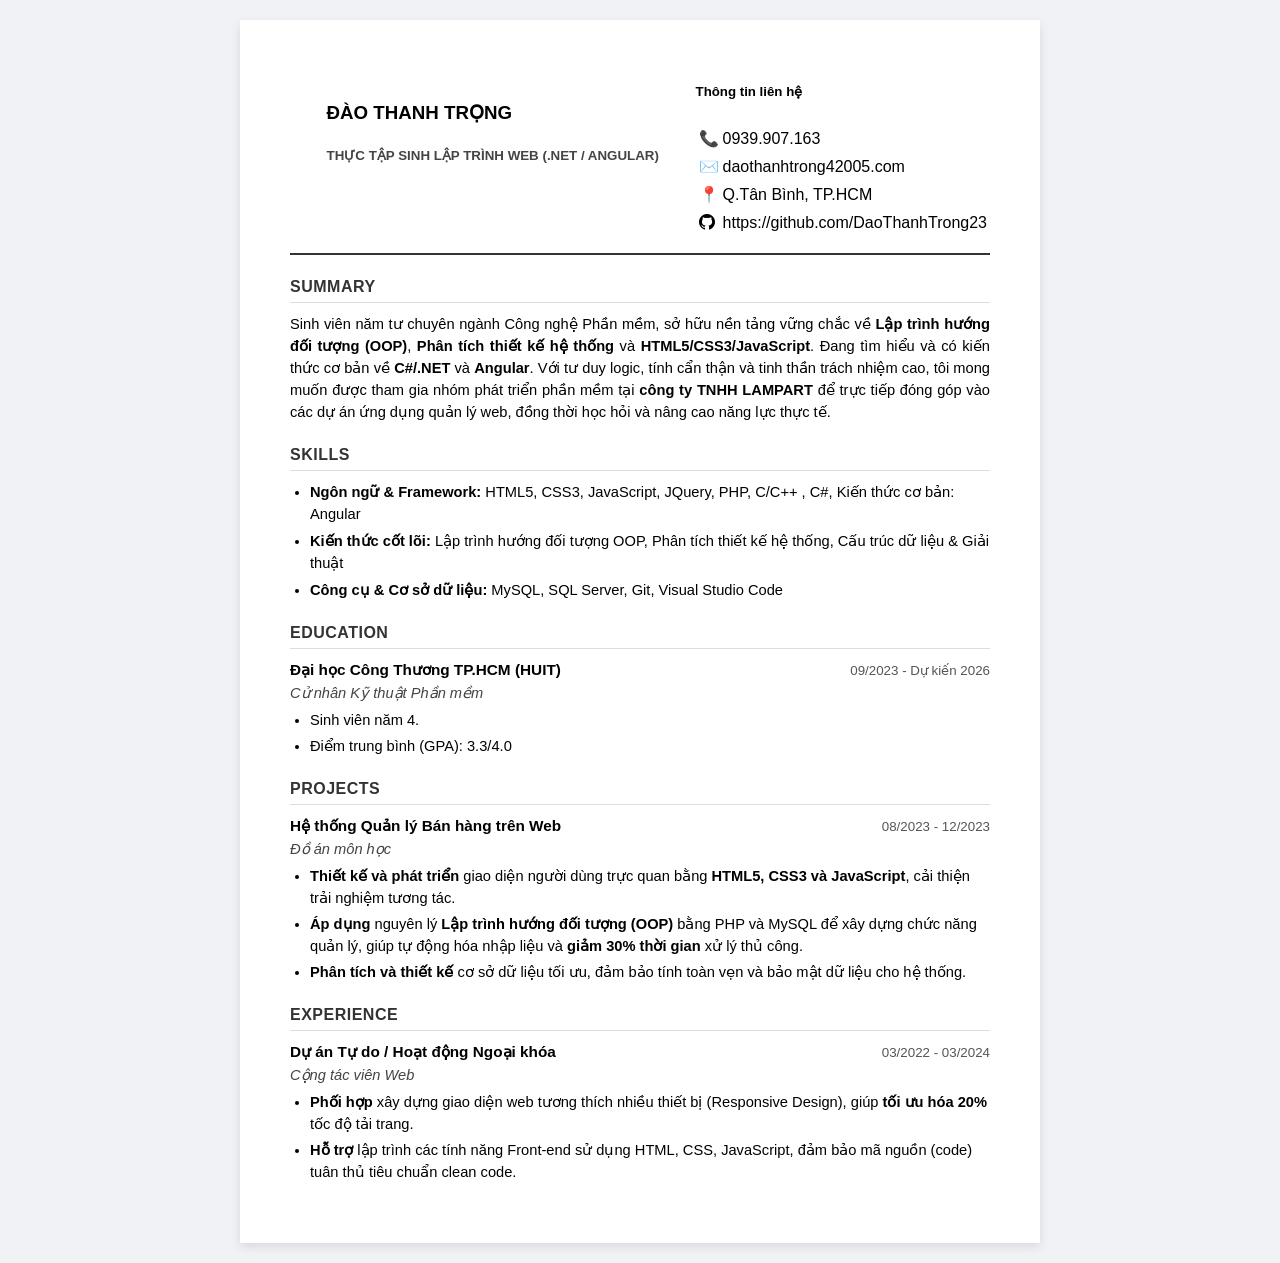
==== index.html @ 6a5e9416 "new" ====
<!DOCTYPE html>
<html lang="vi">

<head>
    <meta charset="UTF-8">
    <meta name="viewport" content="width=device-width, initial-scale=1.0">
    <title>Đào Thanh Trọng - CV</title>
    <link rel="stylesheet" href="style.css">
    <link rel="stylesheet" href="https://cdn.jsdelivr.net/npm/bootstrap-icons@1.13.1/font/bootstrap-icons.min.css">
</head>

<body>
    <div class="a4-container">
        <header class="cv-header">
            <div>
                <img src="IMG_8090 copy.png" alt="" style="height: 200px; width: auto;">
            </div>
            <div class="header-left" style="padding: 20px">
                <h3>ĐÀO THANH TRỌNG</h3>
                <h5 class="job-title">THỰC TẬP SINH LẬP TRÌNH WEB (.NET / ANGULAR)</h5>
            </div>
            <div class="header-right contact-info" style="width: fit-content;">
                <h5><strong>
                        Thông tin liên hệ
                    </strong></h5>
                <table>
                    <tbody>
                        <tr>
                            <td>📞</td>
                            <td>0939.907.163</td>
                        </tr>
                        <tr>
                            <td>✉️ </td>
                            <td>daothanhtrong42005.com</td>
                        </tr>
                        <tr>
                            <td>📍 </td>
                            <td>Q.Tân Bình, TP.HCM</td>
                        </tr>
                        <tr>
                            <td><i class="bi bi-github"></i></td>
                            <td>https://github.com/DaoThanhTrong23</td>
                        </tr>
                    </tbody>
                </table>
            </div>
        </header>

        <section class="cv-section">
            <h3 class="section-title">SUMMARY</h3>
            <p>Sinh viên năm tư chuyên ngành Công nghệ Phần mềm, sở hữu nền tảng vững chắc
                về <strong>Lập trình hướng đối tượng (OOP)</strong>, <strong>Phân tích thiết kế hệ thống</strong> và
                <strong>HTML5/CSS3/JavaScript</strong>. Đang tìm hiểu và có kiến thức cơ bản về <strong>C#/.NET</strong>
                và <strong>Angular</strong>. Với tư duy logic, tính cẩn thận và tinh thần trách nhiệm cao, tôi mong muốn
                được tham gia nhóm phát triển phần mềm tại <strong>công ty TNHH LAMPART</strong> để trực tiếp
                đóng góp vào các dự án ứng dụng quản lý web, đồng thời học hỏi và nâng cao năng lực thực tế.</p>
        </section>

        <section class="cv-section">
            <h3 class="section-title">SKILLS</h3>
            <ul class="skills-list">
                <li><strong>Ngôn ngữ & Framework:</strong> HTML5, CSS3, JavaScript, JQuery, PHP, C/C++ , C#, Kiến thức cơ
                    bản: Angular</li>
                <li><strong>Kiến thức cốt lõi:</strong> Lập trình hướng đối tượng OOP, Phân tích thiết kế hệ thống,
                    Cấu trúc dữ liệu & Giải thuật</li>
                <li><strong>Công cụ & Cơ sở dữ liệu:</strong> MySQL, SQL Server, Git, Visual Studio Code</li>
            </ul>
        </section>

        <section class="cv-section">
            <h3 class="section-title">EDUCATION</h3>
            <div class="experience-item">
                <div class="item-header">
                    <span class="item-title">Đại học Công Thương TP.HCM (HUIT)</span>
                    <span class="item-date">09/2023 - Dự kiến 2026</span>
                </div>
                <div class="item-subtitle">Cử nhân Kỹ thuật Phần mềm</div>
                <ul class="item-details">
                    <li>Sinh viên năm 4.</li>
                    <li>Điểm trung bình (GPA): 3.3/4.0</li>
                </ul>
            </div>
        </section>

        <section class="cv-section">
            <h3 class="section-title">PROJECTS</h3>
            <div class="experience-item">
                <div class="item-header">
                    <span class="item-title">Hệ thống Quản lý Bán hàng trên Web</span>
                    <span class="item-date">08/2023 - 12/2023</span>
                </div>
                <div class="item-subtitle">Đồ án môn học</div>
                <ul class="item-details">
                    <li><strong>Thiết kế và phát triển</strong> giao diện người dùng trực quan bằng <strong>HTML5, CSS3
                            và JavaScript</strong>, cải thiện trải nghiệm tương tác.</li>
                    <li><strong>Áp dụng</strong> nguyên lý <strong>Lập trình hướng đối tượng (OOP)</strong> bằng PHP và
                        MySQL để xây dựng chức năng quản lý, giúp tự động hóa nhập liệu và <strong>giảm 30% thời
                            gian</strong> xử lý thủ công.</li>
                    <li><strong>Phân tích và thiết kế</strong> cơ sở dữ liệu tối ưu, đảm bảo tính toàn vẹn và bảo mật dữ
                        liệu cho hệ thống.</li>
                </ul>
            </div>
        </section>

        <section class="cv-section">
            <h3 class="section-title">EXPERIENCE</h3>
            <div class="experience-item">
                <div class="item-header">
                    <span class="item-title">Dự án Tự do / Hoạt động Ngoại khóa</span>
                    <span class="item-date">03/2022 - 03/2024</span>
                </div>
                <div class="item-subtitle">Cộng tác viên Web</div>
                <ul class="item-details">
                    <li><strong>Phối hợp</strong> xây dựng giao diện web tương thích nhiều thiết bị (Responsive Design),
                        giúp <strong>tối ưu hóa 20%</strong> tốc độ tải trang.</li>
                    <li><strong>Hỗ trợ</strong> lập trình các tính năng Front-end sử dụng HTML, CSS, JavaScript, đảm bảo
                        mã nguồn (code) tuân thủ tiêu chuẩn clean code.</li>
                </ul>
            </div>
        </section>
    </div>
</body>

</html>
---- style.css ----
/* Google Style, Clean UI - ATS Friendly */
:root {
    --text-color: #000000;
    --heading-color: #333333;
    --border-color: #dddddd;
    --bg-color: #ffffff;
    --font-main: 'Segoe UI', Tahoma, Geneva, Verdana, sans-serif;
}

body {
    background-color: #f0f2f5;
    color: var(--text-color);
    font-family: var(--font-main);
    line-height: 1.5;
    margin: 0;
    padding: 20px;
}

/* Simulate A4 Paper */
.a4-container {
    background-color: var(--bg-color);
    max-width: 800px;
    margin: 0 auto;
    padding: 40px 50px;
    box-shadow: 0 4px 10px rgba(0,0,0,0.1);
    box-sizing: border-box;
}

/* Header */
.cv-header {
    display: flex;
    justify-content: space-between;
    align-items: flex-start;
    border-bottom: 2px solid var(--heading-color);
    padding-bottom: 15px;
    margin-bottom: 20px;
}

.header-left h1 {
    font-size: 18pt;
    margin: 0 0 5px 0;
    text-transform: uppercase;
    color: var(--heading-color);
    letter-spacing: 1px;
}

.job-title {
    font-size: 10pt;
    margin: 0;
    font-weight: 600;
    color: #444;
}

.contact-info p {
    margin: 2px 0;
    font-size: 10pt;
    text-align: right;
}

.contact-info a {
    color: var(--text-color);
    text-decoration: none;
}

/* Sections */
.cv-section {
    margin-bottom: 20px;
}

.section-title {
    font-size: 12pt;
    color: var(--heading-color);
    border-bottom: 1px solid var(--border-color);
    padding-bottom: 3px;
    margin-bottom: 10px;
    text-transform: uppercase;
    letter-spacing: 0.5px;
}

.cv-section p {
    font-size: 11pt;
    margin: 0;
    text-align: justify;
}

/* Lists */
.skills-list {
    list-style-type: disc;
    margin: 0;
    padding-left: 20px;
    font-size: 11pt;
}

.skills-list li {
    margin-bottom: 5px;
}

/* Experience / Education Items */
.experience-item {
    margin-bottom: 15px;
}

.item-header {
    display: flex;
    justify-content: space-between;
    align-items: center;
}

.item-title {
    font-size: 11.5pt;
    font-weight: bold;
}

.item-date {
    font-size: 10pt;
    color: #555;
    font-weight: 500;
}

.item-subtitle {
    font-size: 11pt;
    font-style: italic;
    color: #444;
    margin-bottom: 5px;
}

.item-details {
    margin: 0;
    padding-left: 20px;
    font-size: 11pt;
}

.item-details li {
    margin-bottom: 4px;
}

/* Print optimizations */
@media print {
    body {
        background-color: transparent;
        padding: 0;
    }
    .a4-container {
        box-shadow: none;
        padding: 0;
        max-width: 100%;
        width: 100%;
    }
}
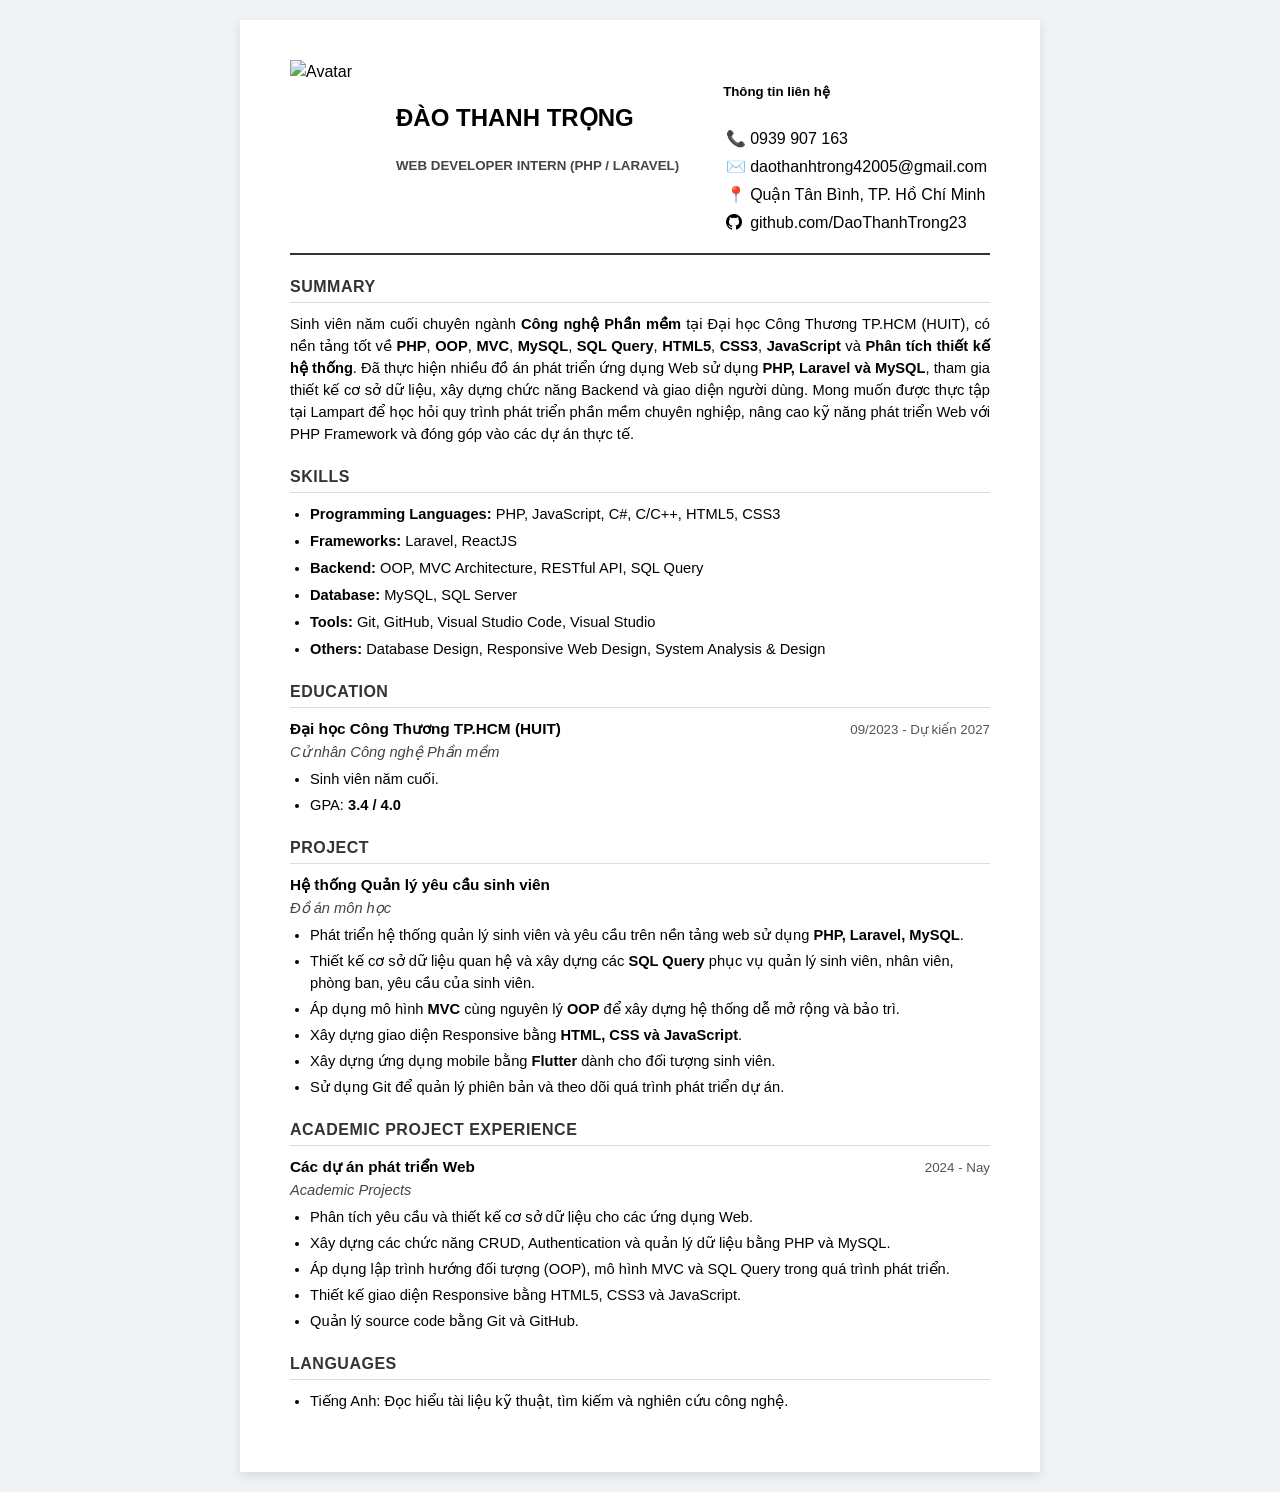
==== commit 556729af: "cv mới cho php" ====
--- a/index.html
+++ b/index.html
@@ -5,120 +5,326 @@
     <meta charset="UTF-8">
     <meta name="viewport" content="width=device-width, initial-scale=1.0">
     <title>Đào Thanh Trọng - CV</title>
+
     <link rel="stylesheet" href="style.css">
-    <link rel="stylesheet" href="https://cdn.jsdelivr.net/npm/bootstrap-icons@1.13.1/font/bootstrap-icons.min.css">
+    <link rel="stylesheet"
+        href="https://cdn.jsdelivr.net/npm/bootstrap-icons@1.13.1/font/bootstrap-icons.min.css">
 </head>
 
 <body>
+
     <div class="a4-container">
+
+        <!-- ================= HEADER ================= -->
+
         <header class="cv-header">
+
             <div>
-                <img src="IMG_8090 copy.png" alt="" style="height: 200px; width: auto;">
-            </div>
-            <div class="header-left" style="padding: 20px">
-                <h3>ĐÀO THANH TRỌNG</h3>
-                <h5 class="job-title">THỰC TẬP SINH LẬP TRÌNH WEB (.NET / ANGULAR)</h5>
-            </div>
-            <div class="header-right contact-info" style="width: fit-content;">
-                <h5><strong>
-                        Thông tin liên hệ
-                    </strong></h5>
+                <img src="IMG_8090 copy.png" alt="Avatar" style="height:200px;width:auto;">
+            </div>
+
+            <div class="header-left" style="padding:20px">
+
+                <h2>ĐÀO THANH TRỌNG</h2>
+
+                <h5 class="job-title">
+                    WEB DEVELOPER INTERN (PHP / LARAVEL)
+                </h5>
+
+            </div>
+
+            <div class="header-right contact-info" style="width:fit-content;">
+
+                <h5><strong>Thông tin liên hệ</strong></h5>
+
                 <table>
+
                     <tbody>
+
                         <tr>
                             <td>📞</td>
-                            <td>0939.907.163</td>
+                            <td>0939 907 163</td>
                         </tr>
+
                         <tr>
-                            <td>✉️ </td>
-                            <td>daothanhtrong42005.com</td>
+                            <td>✉️</td>
+                            <td>daothanhtrong42005@gmail.com</td>
                         </tr>
+
                         <tr>
-                            <td>📍 </td>
-                            <td>Q.Tân Bình, TP.HCM</td>
+                            <td>📍</td>
+                            <td>Quận Tân Bình, TP. Hồ Chí Minh</td>
                         </tr>
+
                         <tr>
                             <td><i class="bi bi-github"></i></td>
-                            <td>https://github.com/DaoThanhTrong23</td>
+                            <td>github.com/DaoThanhTrong23</td>
                         </tr>
+
                     </tbody>
+
                 </table>
-            </div>
+
+            </div>
+
         </header>
 
-        <section class="cv-section">
+        <!-- ================= SUMMARY ================= -->
+
+        <section class="cv-section">
+
             <h3 class="section-title">SUMMARY</h3>
-            <p>Sinh viên năm tư chuyên ngành Công nghệ Phần mềm, sở hữu nền tảng vững chắc
-                về <strong>Lập trình hướng đối tượng (OOP)</strong>, <strong>Phân tích thiết kế hệ thống</strong> và
-                <strong>HTML5/CSS3/JavaScript</strong>. Đang tìm hiểu và có kiến thức cơ bản về <strong>C#/.NET</strong>
-                và <strong>Angular</strong>. Với tư duy logic, tính cẩn thận và tinh thần trách nhiệm cao, tôi mong muốn
-                được tham gia nhóm phát triển phần mềm tại <strong>công ty TNHH LAMPART</strong> để trực tiếp
-                đóng góp vào các dự án ứng dụng quản lý web, đồng thời học hỏi và nâng cao năng lực thực tế.</p>
-        </section>
-
-        <section class="cv-section">
+
+            <p>
+
+                Sinh viên năm cuối chuyên ngành
+                <strong>Công nghệ Phần mềm</strong>
+                tại Đại học Công Thương TP.HCM (HUIT), có nền tảng tốt về
+
+                <strong>PHP</strong>,
+                <strong>OOP</strong>,
+                <strong>MVC</strong>,
+                <strong>MySQL</strong>,
+                <strong>SQL Query</strong>,
+                <strong>HTML5</strong>,
+                <strong>CSS3</strong>,
+                <strong>JavaScript</strong>
+
+                và
+                <strong>Phân tích thiết kế hệ thống</strong>.
+
+                Đã thực hiện nhiều đồ án phát triển ứng dụng Web sử dụng
+                <strong>PHP, Laravel và MySQL</strong>,
+                tham gia thiết kế cơ sở dữ liệu, xây dựng chức năng Backend và
+                giao diện người dùng.
+
+                Mong muốn được thực tập tại Lampart để học hỏi quy trình phát
+                triển phần mềm chuyên nghiệp, nâng cao kỹ năng phát triển Web
+                với PHP Framework và đóng góp vào các dự án thực tế.
+
+            </p>
+
+        </section>
+
+        <!-- ================= SKILLS ================= -->
+
+        <section class="cv-section">
+
             <h3 class="section-title">SKILLS</h3>
+
             <ul class="skills-list">
-                <li><strong>Ngôn ngữ & Framework:</strong> HTML5, CSS3, JavaScript, JQuery, PHP, C/C++ , C#, Kiến thức cơ
-                    bản: Angular</li>
-                <li><strong>Kiến thức cốt lõi:</strong> Lập trình hướng đối tượng OOP, Phân tích thiết kế hệ thống,
-                    Cấu trúc dữ liệu & Giải thuật</li>
-                <li><strong>Công cụ & Cơ sở dữ liệu:</strong> MySQL, SQL Server, Git, Visual Studio Code</li>
+
+                <li>
+                    <strong>Programming Languages:</strong>
+                    PHP, JavaScript, C#, C/C++, HTML5, CSS3
+                </li>
+
+                <li>
+                    <strong>Frameworks:</strong>
+                    Laravel, ReactJS
+                </li>
+
+                <li>
+                    <strong>Backend:</strong>
+                    OOP, MVC Architecture, RESTful API, SQL Query
+                </li>
+
+                <li>
+                    <strong>Database:</strong>
+                    MySQL, SQL Server
+                </li>
+
+                <li>
+                    <strong>Tools:</strong>
+                    Git, GitHub, Visual Studio Code, Visual Studio
+                </li>
+
+                <li>
+                    <strong>Others:</strong>
+                    Database Design, Responsive Web Design,
+                    System Analysis & Design
+                </li>
+
             </ul>
-        </section>
-
-        <section class="cv-section">
+
+        </section>
+
+        <!-- ================= EDUCATION ================= -->
+
+        <section class="cv-section">
+
             <h3 class="section-title">EDUCATION</h3>
+
             <div class="experience-item">
+
                 <div class="item-header">
-                    <span class="item-title">Đại học Công Thương TP.HCM (HUIT)</span>
-                    <span class="item-date">09/2023 - Dự kiến 2026</span>
-                </div>
-                <div class="item-subtitle">Cử nhân Kỹ thuật Phần mềm</div>
+
+                    <span class="item-title">
+                        Đại học Công Thương TP.HCM (HUIT)
+                    </span>
+
+                    <span class="item-date">
+                        09/2023 - Dự kiến 2027
+                    </span>
+
+                </div>
+
+                <div class="item-subtitle">
+                    Cử nhân Công nghệ Phần mềm
+                </div>
+
                 <ul class="item-details">
-                    <li>Sinh viên năm 4.</li>
-                    <li>Điểm trung bình (GPA): 3.3/4.0</li>
+
+                    <li>Sinh viên năm cuối.</li>
+
+                    <li>GPA: <strong>3.4 / 4.0</strong></li>
+
                 </ul>
-            </div>
-        </section>
-
-        <section class="cv-section">
-            <h3 class="section-title">PROJECTS</h3>
+
+            </div>
+
+        </section>
+
+        <!-- ================= PROJECT ================= -->
+
+        <section class="cv-section">
+
+            <h3 class="section-title">PROJECT</h3>
+
             <div class="experience-item">
+
                 <div class="item-header">
-                    <span class="item-title">Hệ thống Quản lý Bán hàng trên Web</span>
-                    <span class="item-date">08/2023 - 12/2023</span>
-                </div>
-                <div class="item-subtitle">Đồ án môn học</div>
+
+                    <span class="item-title">
+                        Hệ thống Quản lý yêu cầu sinh viên
+                    </span>
+
+                </div>
+
+                <div class="item-subtitle">
+                    Đồ án môn học
+                </div>
+
                 <ul class="item-details">
-                    <li><strong>Thiết kế và phát triển</strong> giao diện người dùng trực quan bằng <strong>HTML5, CSS3
-                            và JavaScript</strong>, cải thiện trải nghiệm tương tác.</li>
-                    <li><strong>Áp dụng</strong> nguyên lý <strong>Lập trình hướng đối tượng (OOP)</strong> bằng PHP và
-                        MySQL để xây dựng chức năng quản lý, giúp tự động hóa nhập liệu và <strong>giảm 30% thời
-                            gian</strong> xử lý thủ công.</li>
-                    <li><strong>Phân tích và thiết kế</strong> cơ sở dữ liệu tối ưu, đảm bảo tính toàn vẹn và bảo mật dữ
-                        liệu cho hệ thống.</li>
+
+                    <li>
+                        Phát triển hệ thống quản lý sinh viên và yêu cầu trên nền tảng web
+                        sử dụng
+                        <strong>PHP, Laravel, MySQL</strong>.
+                    </li>
+
+                    <li>
+                        Thiết kế cơ sở dữ liệu quan hệ và xây dựng các
+                        <strong>SQL Query</strong>
+                        phục vụ quản lý sinh viên, nhân viên, phòng ban, yêu cầu của sinh viên.
+                    </li>
+
+                    <li>
+                        Áp dụng mô hình
+                        <strong>MVC</strong>
+                        cùng nguyên lý
+                        <strong>OOP</strong>
+                        để xây dựng hệ thống dễ mở rộng và bảo trì.
+                    </li>
+
+                    <li>
+                        Xây dựng giao diện Responsive bằng
+                        <strong>HTML, CSS và JavaScript</strong>.
+                    </li>
+                    <li>
+                        Xây dựng ứng dụng mobile bằng 
+                        <strong> Flutter</strong> dành cho đối tượng sinh viên.
+                    </li>
+
+                    <li>
+                        Sử dụng Git để quản lý phiên bản và theo dõi quá trình
+                        phát triển dự án.
+                    </li>
+
                 </ul>
-            </div>
-        </section>
-
-        <section class="cv-section">
-            <h3 class="section-title">EXPERIENCE</h3>
+
+            </div>
+
+        </section>
+
+        <!-- ================= EXPERIENCE ================= -->
+
+        <section class="cv-section">
+
+            <h3 class="section-title">
+                ACADEMIC PROJECT EXPERIENCE
+            </h3>
+
             <div class="experience-item">
+
                 <div class="item-header">
-                    <span class="item-title">Dự án Tự do / Hoạt động Ngoại khóa</span>
-                    <span class="item-date">03/2022 - 03/2024</span>
-                </div>
-                <div class="item-subtitle">Cộng tác viên Web</div>
+
+                    <span class="item-title">
+                        Các dự án phát triển Web
+                    </span>
+
+                    <span class="item-date">
+                        2024 - Nay
+                    </span>
+
+                </div>
+
+                <div class="item-subtitle">
+                    Academic Projects
+                </div>
+
                 <ul class="item-details">
-                    <li><strong>Phối hợp</strong> xây dựng giao diện web tương thích nhiều thiết bị (Responsive Design),
-                        giúp <strong>tối ưu hóa 20%</strong> tốc độ tải trang.</li>
-                    <li><strong>Hỗ trợ</strong> lập trình các tính năng Front-end sử dụng HTML, CSS, JavaScript, đảm bảo
-                        mã nguồn (code) tuân thủ tiêu chuẩn clean code.</li>
+
+                    <li>
+                        Phân tích yêu cầu và thiết kế cơ sở dữ liệu cho các ứng
+                        dụng Web.
+                    </li>
+
+                    <li>
+                        Xây dựng các chức năng CRUD, Authentication và quản lý
+                        dữ liệu bằng PHP và MySQL.
+                    </li>
+
+                    <li>
+                        Áp dụng lập trình hướng đối tượng (OOP), mô hình MVC và
+                        SQL Query trong quá trình phát triển.
+                    </li>
+
+                    <li>
+                        Thiết kế giao diện Responsive bằng HTML5, CSS3 và
+                        JavaScript.
+                    </li>
+
+                    <li>
+                        Quản lý source code bằng Git và GitHub.
+                    </li>
+
                 </ul>
-            </div>
-        </section>
+
+            </div>
+
+        </section>
+
+        <!-- ================= LANGUAGES ================= -->
+
+        <section class="cv-section">
+
+            <h3 class="section-title">LANGUAGES</h3>
+
+            <ul class="skills-list">
+
+                <li>
+                    Tiếng Anh:
+                    Đọc hiểu tài liệu kỹ thuật, tìm kiếm và nghiên cứu công nghệ.
+                </li>
+
+            </ul>
+
+        </section>
+
     </div>
+
 </body>
 
-</html>+</html>
+
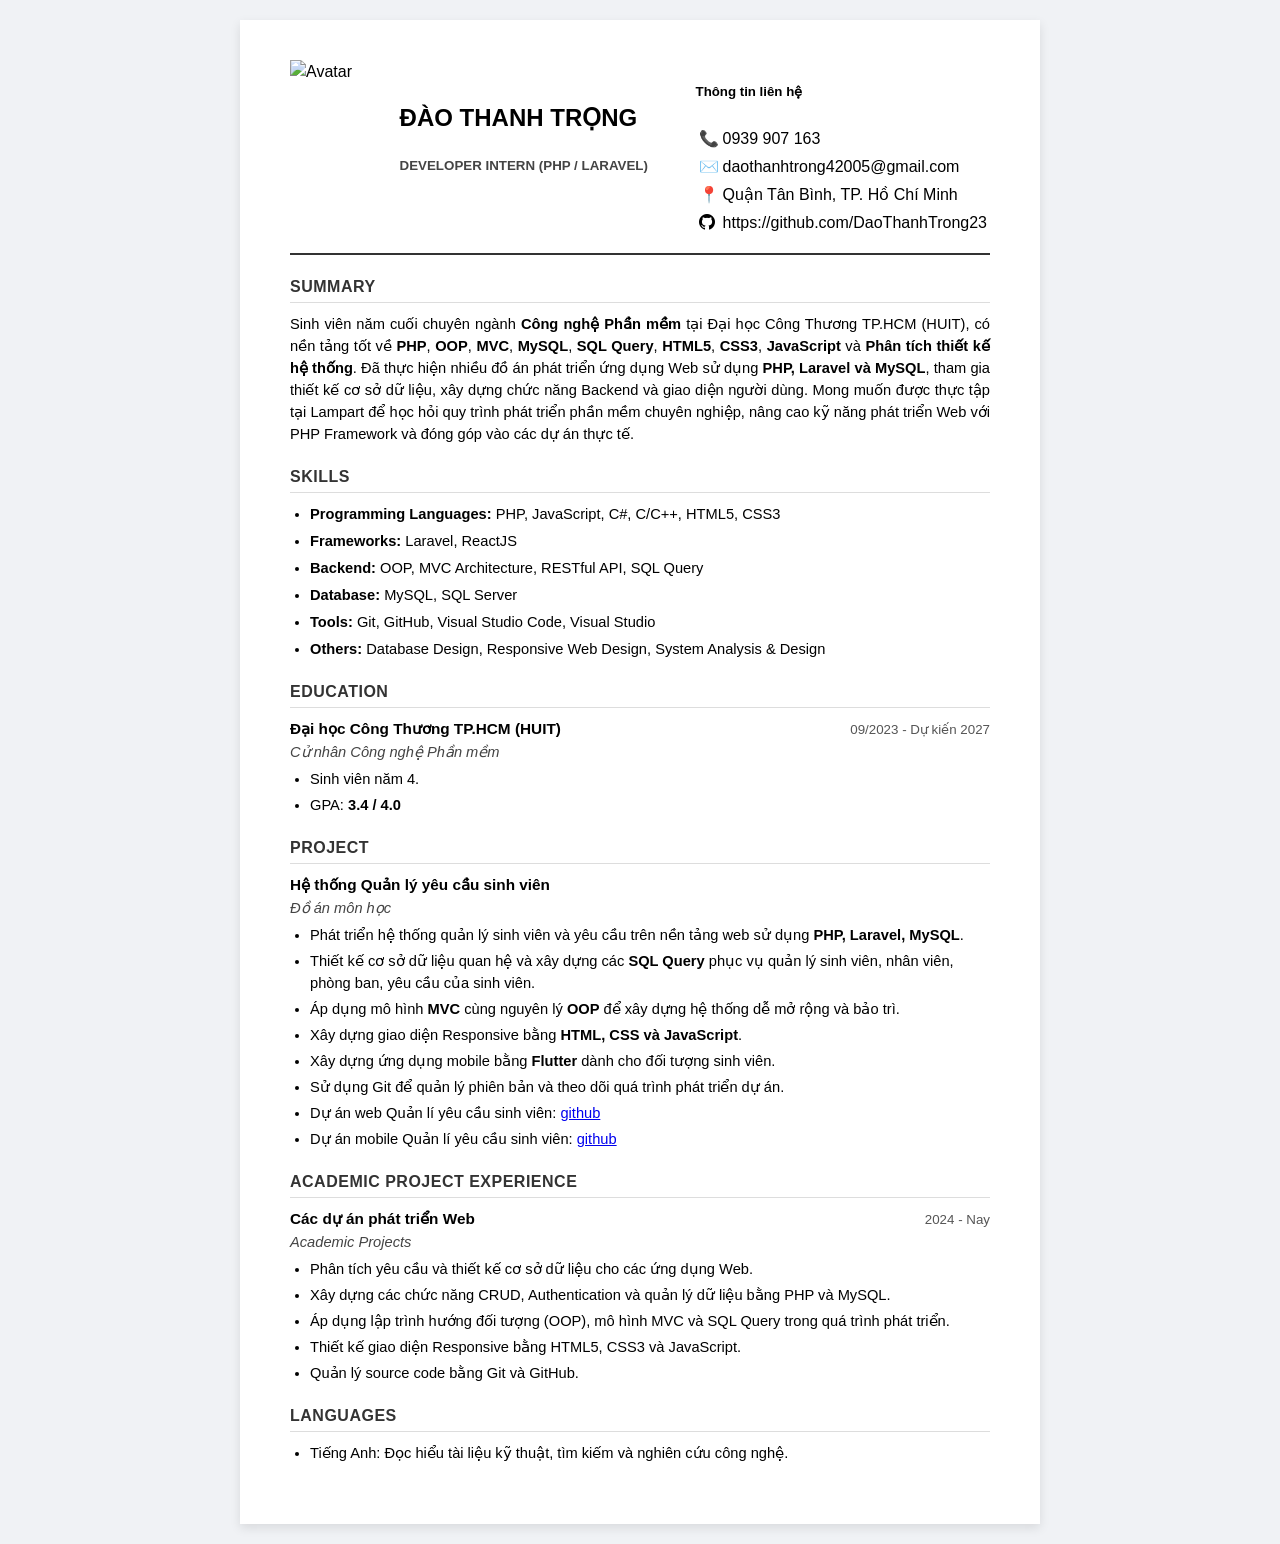
==== commit 02a00e71: "add cv tiếng việt" ====
--- a/index.html
+++ b/index.html
@@ -20,7 +20,7 @@
         <header class="cv-header">
 
             <div>
-                <img src="IMG_8090 copy.png" alt="Avatar" style="height:200px;width:auto;">
+                <img src="IMG_8090 copy.png" alt="Avatar" style="height:150px;width:auto;">
             </div>
 
             <div class="header-left" style="padding:20px">
@@ -28,7 +28,7 @@
                 <h2>ĐÀO THANH TRỌNG</h2>
 
                 <h5 class="job-title">
-                    WEB DEVELOPER INTERN (PHP / LARAVEL)
+                    DEVELOPER INTERN (PHP / LARAVEL)
                 </h5>
 
             </div>
@@ -48,7 +48,9 @@
 
                         <tr>
                             <td>✉️</td>
-                            <td>daothanhtrong42005@gmail.com</td>
+                            <td>
+                                daothanhtrong42005@gmail.com
+                            </td>
                         </tr>
 
                         <tr>
@@ -58,7 +60,10 @@
 
                         <tr>
                             <td><i class="bi bi-github"></i></td>
-                            <td>github.com/DaoThanhTrong23</td>
+
+                            <td >
+                                <a href="https://github.com/DaoThanhTrong23">https://github.com/DaoThanhTrong23</a>
+                            </td>
                         </tr>
 
                     </tbody>
@@ -175,7 +180,7 @@
 
                 <ul class="item-details">
 
-                    <li>Sinh viên năm cuối.</li>
+                    <li>Sinh viên năm 4.</li>
 
                     <li>GPA: <strong>3.4 / 4.0</strong></li>
 
@@ -240,6 +245,12 @@
                         Sử dụng Git để quản lý phiên bản và theo dõi quá trình
                         phát triển dự án.
                     </li>
+                    <li>
+                        Dự án web Quản lí yêu cầu sinh viên: <a href="https://github.com/DaoThanhTrong23/Backend_Flutter">github</a>
+                    </li>
+                    <li>
+                        Dự án mobile Quản lí yêu cầu sinh viên: <a href="https://github.com/DaoThanhTrong23/UI_Flutter">github</a>
+                    </li>
 
                 </ul>
 
